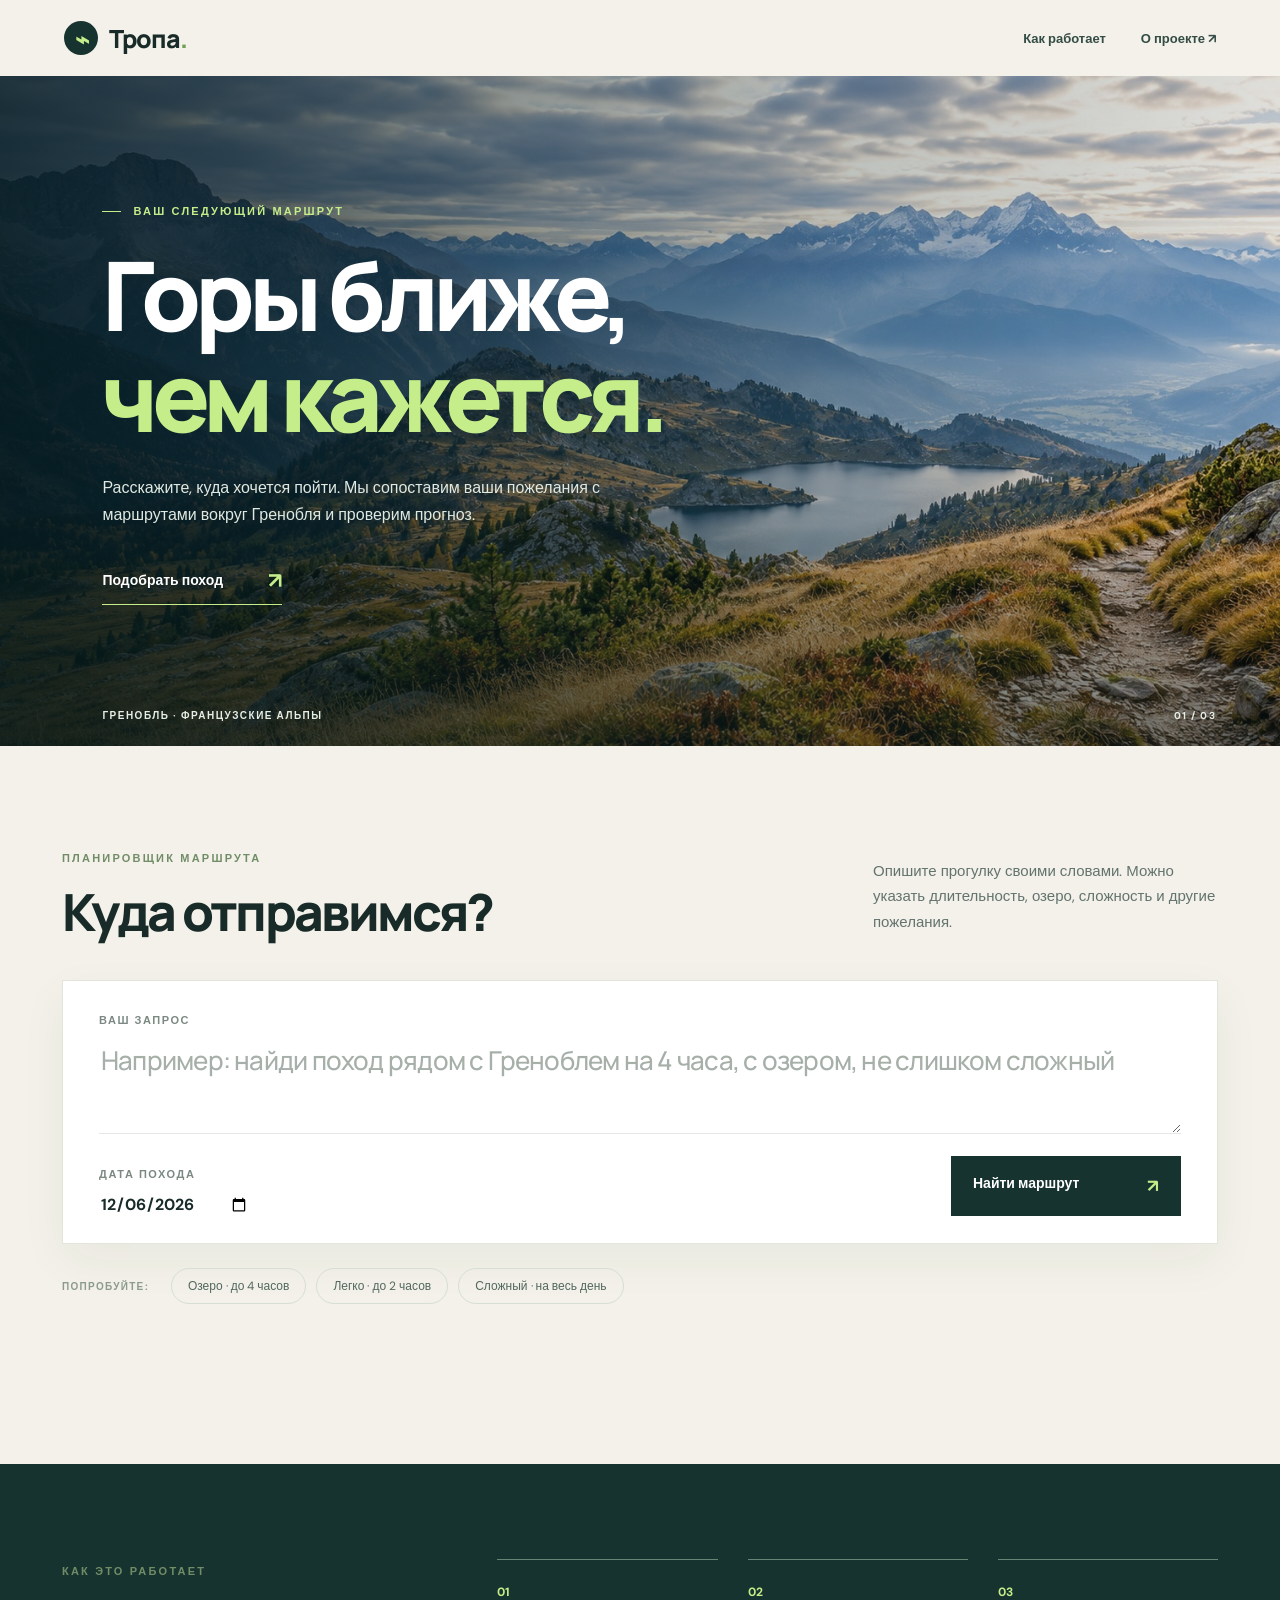
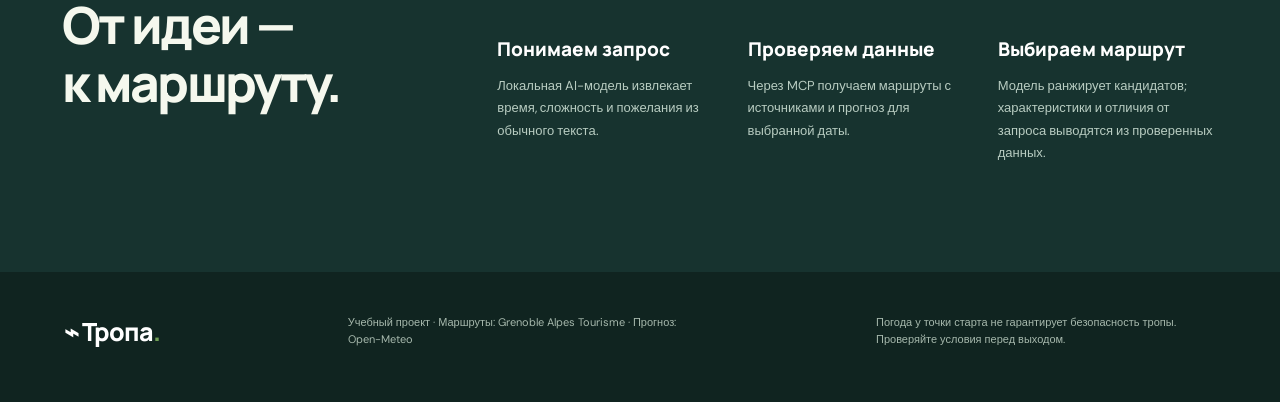
==== static/index.html @ 23c8bda2 "Build AI Hiking Planner with MCP and local LLM" ====
<!doctype html>
<html lang="ru">
<head>
  <meta charset="utf-8">
  <meta name="viewport" content="width=device-width, initial-scale=1">
  <meta name="theme-color" content="#132a27">
  <meta name="description" content="Подберите однодневный пеший маршрут рядом с Греноблем по времени, сложности и погоде.">
  <title>Тропа — AI-планировщик походов</title>
  <link rel="stylesheet" href="/static/style.css">
</head>
<body>
  <header class="topbar">
    <a class="brand" href="/" aria-label="Тропа, главная"><span class="brand-mark">⌁</span> Тропа<span class="brand-dot">.</span></a>
    <nav><a href="#how">Как работает</a><a href="/presentation">О проекте ↗</a></nav>
  </header>

  <main>
    <section class="hero">
      <div class="hero-shade"></div>
      <div class="hero-content">
        <div class="eyebrow"><span></span> ВАШ СЛЕДУЮЩИЙ МАРШРУТ</div>
        <h1>Горы ближе,<br><em>чем кажется.</em></h1>
        <p>Расскажите, куда хочется пойти. Мы сопоставим ваши пожелания с маршрутами вокруг Гренобля и проверим прогноз.</p>
        <a href="#planner" class="hero-link">Подобрать поход <span>↗</span></a>
      </div>
      <div class="hero-bottom"><span>ГРЕНОБЛЬ · ФРАНЦУЗСКИЕ АЛЬПЫ</span><span>01 / 03</span></div>
    </section>

    <section class="planner" id="planner">
      <div class="section-heading"><div><span class="kicker">ПЛАНИРОВЩИК МАРШРУТА</span><h2>Куда отправимся?</h2></div><p>Опишите прогулку своими словами. Можно указать длительность, озеро, сложность и другие пожелания.</p></div>
      <form id="planner-form" class="search-form">
        <label for="query">ВАШ ЗАПРОС</label>
        <div class="query-row"><textarea id="query" name="query" minlength="5" maxlength="500" rows="2" required placeholder="Например: найди поход рядом с Греноблем на 4 часа, с озером, не слишком сложный"></textarea></div>
        <div class="form-footer"><div class="date-block"><label for="trip-date">ДАТА ПОХОДА</label><input type="date" id="trip-date" name="date"></div><button type="submit" id="submit"><span>Найти маршрут</span><span aria-hidden="true">↗</span></button></div>
      </form>
      <div class="examples"><span>ПОПРОБУЙТЕ:</span><button type="button" data-query="Найди поход рядом с Греноблем на 4 часа, с озером, не слишком сложный">Озеро · до 4 часов</button><button type="button" data-query="Легкая прогулка у озера вокруг Гренобля до 2 часов">Легко · до 2 часов</button><button type="button" data-query="Хочу сложный горный маршрут с озером на целый день рядом с Греноблем">Сложный · на весь день</button></div>
      <div id="status" class="status" role="status" aria-live="polite"></div>
      <section id="results" class="results" hidden aria-live="polite"></section>
    </section>

    <section class="how" id="how"><div class="how-title"><span class="kicker">КАК ЭТО РАБОТАЕТ</span><h2>От идеи —<br>к маршруту.</h2></div><div class="steps"><div><span>01</span><h3>Понимаем запрос</h3><p>Локальная AI-модель извлекает время, сложность и пожелания из обычного текста.</p></div><div><span>02</span><h3>Проверяем данные</h3><p>Через MCP получаем маршруты с источниками и прогноз для выбранной даты.</p></div><div><span>03</span><h3>Выбираем маршрут</h3><p>Модель ранжирует кандидатов; характеристики и отличия от запроса выводятся из проверенных данных.</p></div></div></section>
  </main>
  <footer><div class="brand">⌁ Тропа<span class="brand-dot">.</span></div><p>Учебный проект · Маршруты: Grenoble Alpes Tourisme · Прогноз: Open-Meteo</p><p>Погода у точки старта не гарантирует безопасность тропы. Проверяйте условия перед выходом.</p></footer>
  <script src="/static/app.js" defer></script>
</body>
</html>
---- static/style.css ----
@import url('https://fonts.googleapis.com/css2?family=DM+Sans:wght@400;500;600;700&family=Manrope:wght@400;500;600;700;800&display=swap');
:root{--pine:#17332f;--pine2:#24473e;--cream:#f3f1e9;--sand:#e7e4da;--ink:#182b28;--muted:#63736e;--accent:#c5ee8a;--line:#d9dfd5}
*{box-sizing:border-box}html{scroll-behavior:smooth}body{margin:0;background:var(--cream);color:var(--ink);font-family:'DM Sans',sans-serif}button,input,textarea{font:inherit}button{cursor:pointer}a{color:inherit;text-decoration:none}
.topbar{height:76px;display:flex;align-items:center;justify-content:space-between;padding:0 clamp(24px,5vw,88px);background:var(--cream)}.brand{font:800 25px 'Manrope',sans-serif;letter-spacing:-1.2px}.brand-mark{display:inline-grid;place-items:center;background:var(--pine);color:var(--accent);width:34px;height:34px;border-radius:50%;font-size:24px;margin-right:7px}.brand-dot{color:#719f56}.topbar nav{display:flex;gap:35px;color:#344c46;font-size:13px;font-weight:700}.topbar nav a:hover{color:#719f56}
.hero{height:min(670px,70vw);min-height:520px;position:relative;overflow:hidden;color:#fff;background:#385651 url('/static/assets/alps-hero.jpg') center 55%/cover no-repeat}.hero-shade{position:absolute;inset:0;background:linear-gradient(90deg,rgba(7,28,29,.74),rgba(10,34,35,.27) 65%,rgba(8,26,28,.12)),linear-gradient(0deg,rgba(8,24,23,.46),transparent 35%)}.hero-content{position:relative;max-width:820px;padding:clamp(82px,10vw,146px) clamp(24px,8vw,132px)}.eyebrow,.kicker{font-weight:700;letter-spacing:.2em;font-size:11px}.eyebrow{display:flex;align-items:center;gap:12px;color:var(--accent)}.eyebrow span{display:block;width:19px;height:1px;background:var(--accent)}h1,h2,h3,p{margin-top:0}.hero h1{font:800 clamp(52px,7.5vw,103px)/1.05 'Manrope',sans-serif;letter-spacing:-.065em;margin:27px 0}.hero h1 em{font-style:normal;color:var(--accent)}.hero p{max-width:520px;color:#e0e9e1;line-height:1.7;font-size:16px}.hero-link{display:inline-flex;align-items:center;gap:45px;margin-top:22px;border-bottom:1px solid var(--accent);padding:0 0 9px;font-weight:700;font-size:14px}.hero-link span{color:var(--accent);font-size:22px}.hero-bottom{position:absolute;bottom:24px;left:clamp(24px,8vw,132px);right:clamp(24px,5vw,88px);display:flex;justify-content:space-between;font-weight:700;letter-spacing:.15em;font-size:10px;color:#e6eee6}
.planner{max-width:1220px;padding:100px 32px 112px;margin:auto}.section-heading{display:flex;align-items:end;justify-content:space-between;gap:50px;margin-bottom:40px}.kicker{color:#718d67}.section-heading h2,.how h2{font:800 clamp(35px,4vw,60px)/1.12 'Manrope',sans-serif;letter-spacing:-.052em;margin:16px 0 0}.section-heading p{max-width:345px;color:var(--muted);line-height:1.7;font-size:15px;margin:0 0 5px}.search-form{background:#fff;padding:32px 36px 27px;border:1px solid #e2e5dc;box-shadow:0 16px 45px rgba(36,55,43,.05)}.search-form label{display:block;font-size:11px;font-weight:800;letter-spacing:.14em;color:#7b8981;margin-bottom:12px}.query-row textarea{border:0;resize:vertical;outline:none;display:block;width:100%;min-height:94px;font:500 clamp(18px,2.3vw,26px)/1.5 'Manrope',sans-serif;color:var(--pine);letter-spacing:-.03em}.query-row textarea::placeholder{color:#a6afa8}.form-footer{border-top:1px solid #e6e9e3;padding-top:22px;display:flex;justify-content:space-between;align-items:end;gap:20px}.date-block{min-width:170px}.date-block input{background:transparent;border:0;color:var(--ink);outline:none;font-weight:700;max-width:180px}.form-footer button{background:var(--pine);color:white;border:0;min-width:230px;padding:18px 22px;display:flex;justify-content:space-between;font-size:14px;font-weight:700}.form-footer button:hover{background:var(--pine2)}.form-footer button:disabled{opacity:.6;cursor:wait}.form-footer button span:last-child{color:var(--accent);font-size:18px}.examples{display:flex;align-items:center;gap:10px;flex-wrap:wrap;margin-top:24px}.examples>span{font-size:10px;letter-spacing:.13em;font-weight:800;color:#8c9a8f;margin-right:12px}.examples button{border:1px solid #d7ded3;border-radius:30px;background:transparent;padding:9px 16px;color:#52685e;font-size:12px}.examples button:hover{background:#e6ede0}.status{color:#53685e;line-height:1.6;min-height:24px;margin-top:24px}.status.loading:before{content:'';display:inline-block;width:12px;height:12px;border:2px solid #a7c78e;border-top-color:transparent;border-radius:50%;margin-right:9px;vertical-align:middle;animation:spin .8s linear infinite}@keyframes spin{to{transform:rotate(360deg)}}
.results{border-top:1px solid var(--line);padding-top:42px;margin-top:22px}.results-head{display:flex;align-items:end;justify-content:space-between;gap:20px;margin-bottom:26px}.results-head h3{font:800 clamp(27px,3vw,38px)/1.2 'Manrope',sans-serif;letter-spacing:-.04em;margin:8px 0 0}.results-head p{max-width:640px;line-height:1.65;color:var(--muted);font-size:14px}.result-grid{display:grid;grid-template-columns:repeat(3,1fr);gap:18px}.route-card{display:flex;flex-direction:column;background:#fff;border:1px solid #e3e7df;min-height:440px}.route-visual{height:132px;background:linear-gradient(150deg,rgba(17,48,43,.18),rgba(17,48,43,.7)),url('/static/assets/alps-hero.jpg') center/cover;display:flex;align-items:flex-end;padding:18px;color:#fff}.route-visual small{font-weight:800;letter-spacing:.15em;font-size:10px}.route-content{padding:23px;display:flex;flex-direction:column;flex:1}.route-content h4{font:800 20px/1.25 'Manrope',sans-serif;letter-spacing:-.035em;margin:0 0 10px}.route-meta{display:flex;flex-wrap:wrap;gap:9px}.route-meta span{background:#edf3e9;color:#385d45;font-weight:700;font-size:11px;padding:6px 8px}.route-content p{color:#52665d;font-size:13px;line-height:1.55;margin:17px 0 0}.route-content .tradeoff{color:#8c603a}.weather{margin-top:auto;padding-top:18px;color:#4b6258;font-size:12px;line-height:1.5}.route-links{display:flex;gap:20px;padding-top:14px;margin-top:14px;border-top:1px solid #e6eae3;font-size:12px;font-weight:800}.route-links a{text-decoration:underline;text-decoration-color:#b9d39d;text-underline-offset:4px}.trace{margin-top:26px;background:#e7ede4;padding:15px 20px;color:#476356;font-size:12px}.trace summary{cursor:pointer;font-weight:800}.trace pre{overflow:auto;font:11px/1.5 ui-monospace,SFMono-Regular,Menlo,monospace;white-space:pre-wrap}
.how{background:var(--pine);color:white;padding:95px max(32px,calc((100vw - 1156px)/2));display:grid;grid-template-columns:1fr 2fr;gap:75px}.how h2{color:#f5f8ee}.steps{display:grid;grid-template-columns:repeat(3,1fr);gap:30px}.steps>div{border-top:1px solid #688477;padding-top:20px}.steps span{color:var(--accent);font-weight:700;font-size:12px}.steps h3{font:800 19px 'Manrope',sans-serif;margin:35px 0 13px}.steps p{color:#b8ccc1;font-size:13px;line-height:1.7}footer{padding:42px clamp(24px,5vw,88px);background:#102420;color:#a6b8ac;display:flex;align-items:start;gap:35px;justify-content:space-between}footer .brand{color:#fff;white-space:nowrap}footer p{font-size:11px;line-height:1.6;max-width:340px}
@media(max-width:900px){.result-grid{grid-template-columns:repeat(2,1fr)}.how{grid-template-columns:1fr;gap:35px}.hero{min-height:550px}.hero-content{padding-top:100px}}
@media(max-width:650px){.topbar{height:66px}.topbar nav{gap:15px;font-size:11px}.hero{min-height:570px}.hero-content{padding:95px 24px}.hero h1{font-size:52px}.hero-bottom{left:24px;right:24px}.planner{padding:70px 20px}.section-heading{display:block}.section-heading p{margin-top:20px}.search-form{padding:22px}.form-footer{align-items:stretch;flex-direction:column}.form-footer button{width:100%}.result-grid{grid-template-columns:1fr}.results-head{display:block}.steps{grid-template-columns:1fr;gap:12px}.steps h3{margin:15px 0 8px}.how{padding:70px 24px}footer{display:block}footer p{margin-top:15px}}
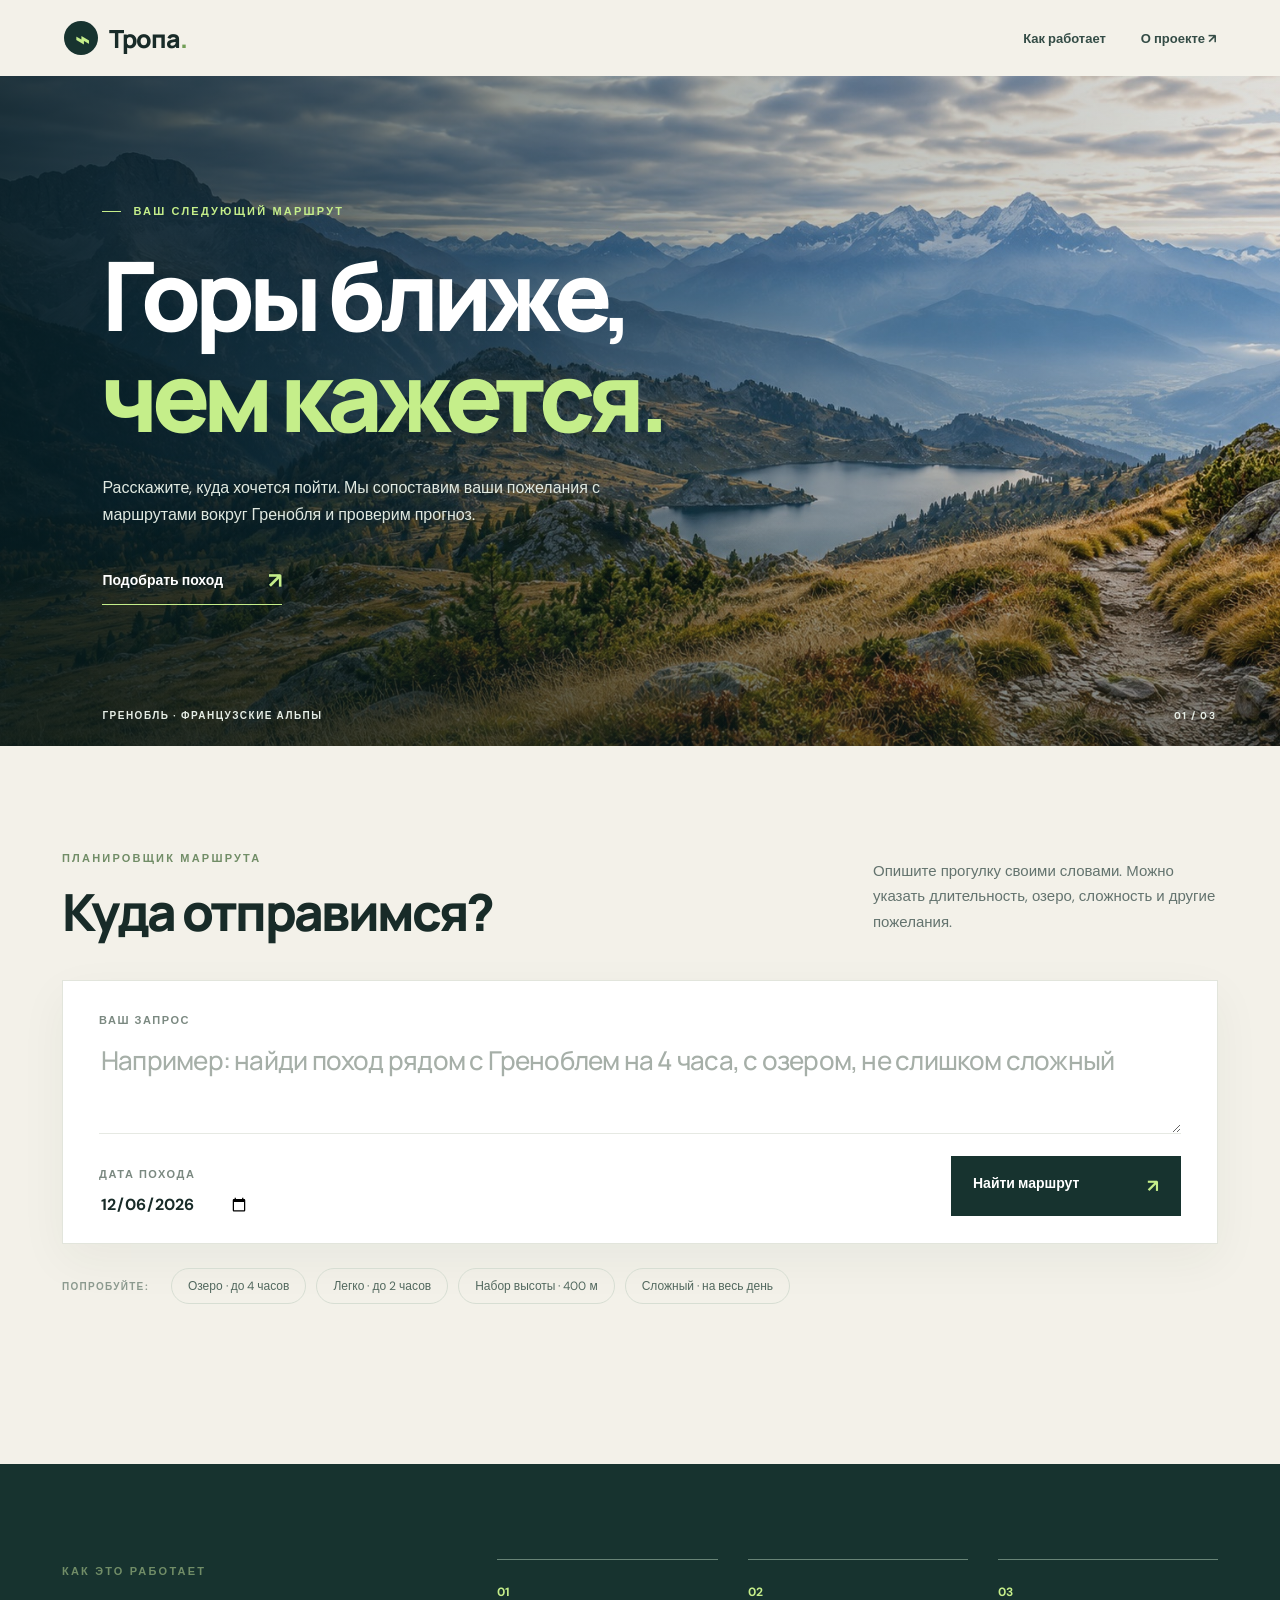
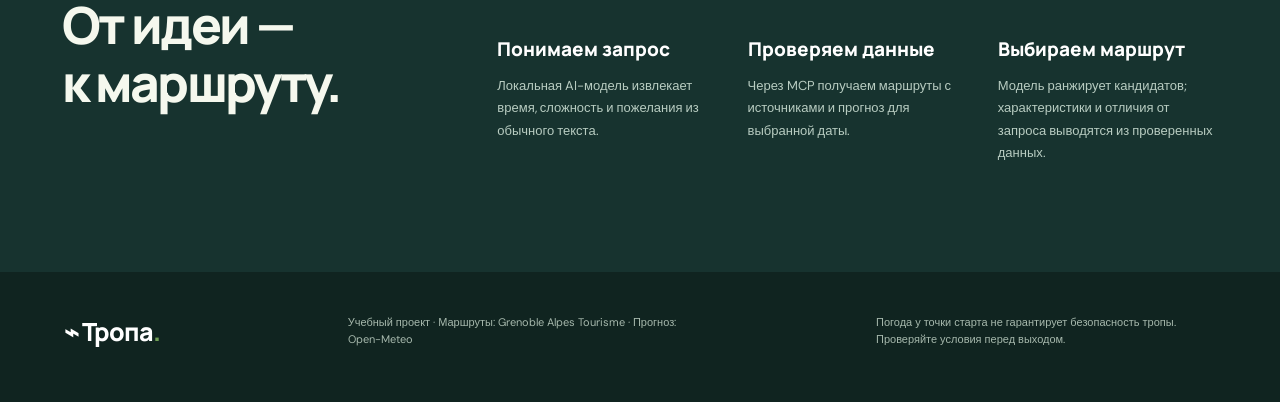
==== commit 6bfbc190: "Fix elevation gain requests and malformed LLM JSON" ====
--- a/static/index.html
+++ b/static/index.html
@@ -33,7 +33,7 @@
         <div class="query-row"><textarea id="query" name="query" minlength="5" maxlength="500" rows="2" required placeholder="Например: найди поход рядом с Греноблем на 4 часа, с озером, не слишком сложный"></textarea></div>
         <div class="form-footer"><div class="date-block"><label for="trip-date">ДАТА ПОХОДА</label><input type="date" id="trip-date" name="date"></div><button type="submit" id="submit"><span>Найти маршрут</span><span aria-hidden="true">↗</span></button></div>
       </form>
-      <div class="examples"><span>ПОПРОБУЙТЕ:</span><button type="button" data-query="Найди поход рядом с Греноблем на 4 часа, с озером, не слишком сложный">Озеро · до 4 часов</button><button type="button" data-query="Легкая прогулка у озера вокруг Гренобля до 2 часов">Легко · до 2 часов</button><button type="button" data-query="Хочу сложный горный маршрут с озером на целый день рядом с Греноблем">Сложный · на весь день</button></div>
+      <div class="examples"><span>ПОПРОБУЙТЕ:</span><button type="button" data-query="Найди поход рядом с Греноблем на 4 часа, с озером, не слишком сложный">Озеро · до 4 часов</button><button type="button" data-query="Легкая прогулка у озера вокруг Гренобля до 2 часов">Легко · до 2 часов</button><button type="button" data-query="Найди маршрут с набором высоты около 400 метров">Набор высоты · 400 м</button><button type="button" data-query="Хочу сложный горный маршрут с озером на целый день рядом с Греноблем">Сложный · на весь день</button></div>
       <div id="status" class="status" role="status" aria-live="polite"></div>
       <section id="results" class="results" hidden aria-live="polite"></section>
     </section>
--- a/static/style.css
+++ b/static/style.css
@@ -5,6 +5,7 @@
 .hero{height:min(670px,70vw);min-height:520px;position:relative;overflow:hidden;color:#fff;background:#385651 url('/static/assets/alps-hero.jpg') center 55%/cover no-repeat}.hero-shade{position:absolute;inset:0;background:linear-gradient(90deg,rgba(7,28,29,.74),rgba(10,34,35,.27) 65%,rgba(8,26,28,.12)),linear-gradient(0deg,rgba(8,24,23,.46),transparent 35%)}.hero-content{position:relative;max-width:820px;padding:clamp(82px,10vw,146px) clamp(24px,8vw,132px)}.eyebrow,.kicker{font-weight:700;letter-spacing:.2em;font-size:11px}.eyebrow{display:flex;align-items:center;gap:12px;color:var(--accent)}.eyebrow span{display:block;width:19px;height:1px;background:var(--accent)}h1,h2,h3,p{margin-top:0}.hero h1{font:800 clamp(52px,7.5vw,103px)/1.05 'Manrope',sans-serif;letter-spacing:-.065em;margin:27px 0}.hero h1 em{font-style:normal;color:var(--accent)}.hero p{max-width:520px;color:#e0e9e1;line-height:1.7;font-size:16px}.hero-link{display:inline-flex;align-items:center;gap:45px;margin-top:22px;border-bottom:1px solid var(--accent);padding:0 0 9px;font-weight:700;font-size:14px}.hero-link span{color:var(--accent);font-size:22px}.hero-bottom{position:absolute;bottom:24px;left:clamp(24px,8vw,132px);right:clamp(24px,5vw,88px);display:flex;justify-content:space-between;font-weight:700;letter-spacing:.15em;font-size:10px;color:#e6eee6}
 .planner{max-width:1220px;padding:100px 32px 112px;margin:auto}.section-heading{display:flex;align-items:end;justify-content:space-between;gap:50px;margin-bottom:40px}.kicker{color:#718d67}.section-heading h2,.how h2{font:800 clamp(35px,4vw,60px)/1.12 'Manrope',sans-serif;letter-spacing:-.052em;margin:16px 0 0}.section-heading p{max-width:345px;color:var(--muted);line-height:1.7;font-size:15px;margin:0 0 5px}.search-form{background:#fff;padding:32px 36px 27px;border:1px solid #e2e5dc;box-shadow:0 16px 45px rgba(36,55,43,.05)}.search-form label{display:block;font-size:11px;font-weight:800;letter-spacing:.14em;color:#7b8981;margin-bottom:12px}.query-row textarea{border:0;resize:vertical;outline:none;display:block;width:100%;min-height:94px;font:500 clamp(18px,2.3vw,26px)/1.5 'Manrope',sans-serif;color:var(--pine);letter-spacing:-.03em}.query-row textarea::placeholder{color:#a6afa8}.form-footer{border-top:1px solid #e6e9e3;padding-top:22px;display:flex;justify-content:space-between;align-items:end;gap:20px}.date-block{min-width:170px}.date-block input{background:transparent;border:0;color:var(--ink);outline:none;font-weight:700;max-width:180px}.form-footer button{background:var(--pine);color:white;border:0;min-width:230px;padding:18px 22px;display:flex;justify-content:space-between;font-size:14px;font-weight:700}.form-footer button:hover{background:var(--pine2)}.form-footer button:disabled{opacity:.6;cursor:wait}.form-footer button span:last-child{color:var(--accent);font-size:18px}.examples{display:flex;align-items:center;gap:10px;flex-wrap:wrap;margin-top:24px}.examples>span{font-size:10px;letter-spacing:.13em;font-weight:800;color:#8c9a8f;margin-right:12px}.examples button{border:1px solid #d7ded3;border-radius:30px;background:transparent;padding:9px 16px;color:#52685e;font-size:12px}.examples button:hover{background:#e6ede0}.status{color:#53685e;line-height:1.6;min-height:24px;margin-top:24px}.status.loading:before{content:'';display:inline-block;width:12px;height:12px;border:2px solid #a7c78e;border-top-color:transparent;border-radius:50%;margin-right:9px;vertical-align:middle;animation:spin .8s linear infinite}@keyframes spin{to{transform:rotate(360deg)}}
 .results{border-top:1px solid var(--line);padding-top:42px;margin-top:22px}.results-head{display:flex;align-items:end;justify-content:space-between;gap:20px;margin-bottom:26px}.results-head h3{font:800 clamp(27px,3vw,38px)/1.2 'Manrope',sans-serif;letter-spacing:-.04em;margin:8px 0 0}.results-head p{max-width:640px;line-height:1.65;color:var(--muted);font-size:14px}.result-grid{display:grid;grid-template-columns:repeat(3,1fr);gap:18px}.route-card{display:flex;flex-direction:column;background:#fff;border:1px solid #e3e7df;min-height:440px}.route-visual{height:132px;background:linear-gradient(150deg,rgba(17,48,43,.18),rgba(17,48,43,.7)),url('/static/assets/alps-hero.jpg') center/cover;display:flex;align-items:flex-end;padding:18px;color:#fff}.route-visual small{font-weight:800;letter-spacing:.15em;font-size:10px}.route-content{padding:23px;display:flex;flex-direction:column;flex:1}.route-content h4{font:800 20px/1.25 'Manrope',sans-serif;letter-spacing:-.035em;margin:0 0 10px}.route-meta{display:flex;flex-wrap:wrap;gap:9px}.route-meta span{background:#edf3e9;color:#385d45;font-weight:700;font-size:11px;padding:6px 8px}.route-content p{color:#52665d;font-size:13px;line-height:1.55;margin:17px 0 0}.route-content .tradeoff{color:#8c603a}.weather{margin-top:auto;padding-top:18px;color:#4b6258;font-size:12px;line-height:1.5}.route-links{display:flex;gap:20px;padding-top:14px;margin-top:14px;border-top:1px solid #e6eae3;font-size:12px;font-weight:800}.route-links a{text-decoration:underline;text-decoration-color:#b9d39d;text-underline-offset:4px}.trace{margin-top:26px;background:#e7ede4;padding:15px 20px;color:#476356;font-size:12px}.trace summary{cursor:pointer;font-weight:800}.trace pre{overflow:auto;font:11px/1.5 ui-monospace,SFMono-Regular,Menlo,monospace;white-space:pre-wrap}
+.photo-credit{font-size:10px;font-weight:700;line-height:1.35;text-decoration:underline;text-underline-offset:3px}.route-meta .score{background:#d9efbe;color:#244d36}
 .how{background:var(--pine);color:white;padding:95px max(32px,calc((100vw - 1156px)/2));display:grid;grid-template-columns:1fr 2fr;gap:75px}.how h2{color:#f5f8ee}.steps{display:grid;grid-template-columns:repeat(3,1fr);gap:30px}.steps>div{border-top:1px solid #688477;padding-top:20px}.steps span{color:var(--accent);font-weight:700;font-size:12px}.steps h3{font:800 19px 'Manrope',sans-serif;margin:35px 0 13px}.steps p{color:#b8ccc1;font-size:13px;line-height:1.7}footer{padding:42px clamp(24px,5vw,88px);background:#102420;color:#a6b8ac;display:flex;align-items:start;gap:35px;justify-content:space-between}footer .brand{color:#fff;white-space:nowrap}footer p{font-size:11px;line-height:1.6;max-width:340px}
 @media(max-width:900px){.result-grid{grid-template-columns:repeat(2,1fr)}.how{grid-template-columns:1fr;gap:35px}.hero{min-height:550px}.hero-content{padding-top:100px}}
 @media(max-width:650px){.topbar{height:66px}.topbar nav{gap:15px;font-size:11px}.hero{min-height:570px}.hero-content{padding:95px 24px}.hero h1{font-size:52px}.hero-bottom{left:24px;right:24px}.planner{padding:70px 20px}.section-heading{display:block}.section-heading p{margin-top:20px}.search-form{padding:22px}.form-footer{align-items:stretch;flex-direction:column}.form-footer button{width:100%}.result-grid{grid-template-columns:1fr}.results-head{display:block}.steps{grid-template-columns:1fr;gap:12px}.steps h3{margin:15px 0 8px}.how{padding:70px 24px}footer{display:block}footer p{margin-top:15px}}
